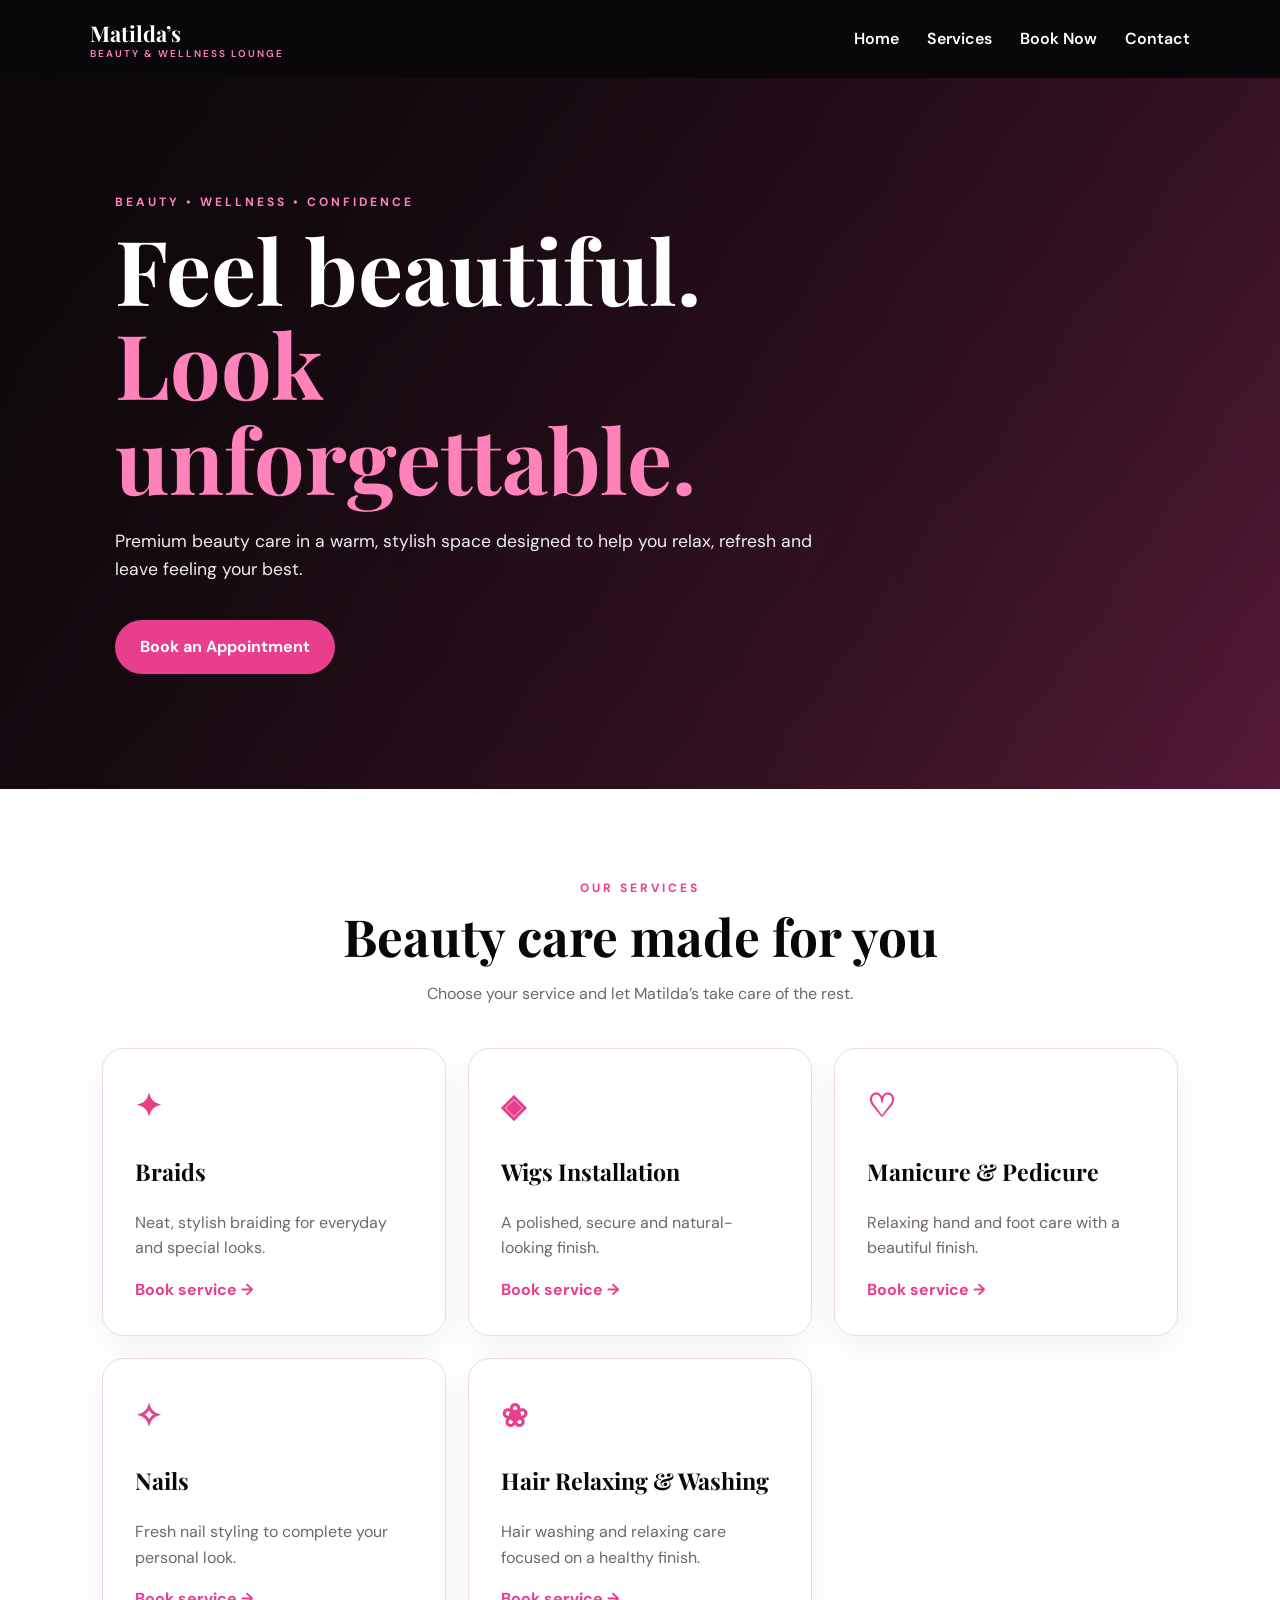
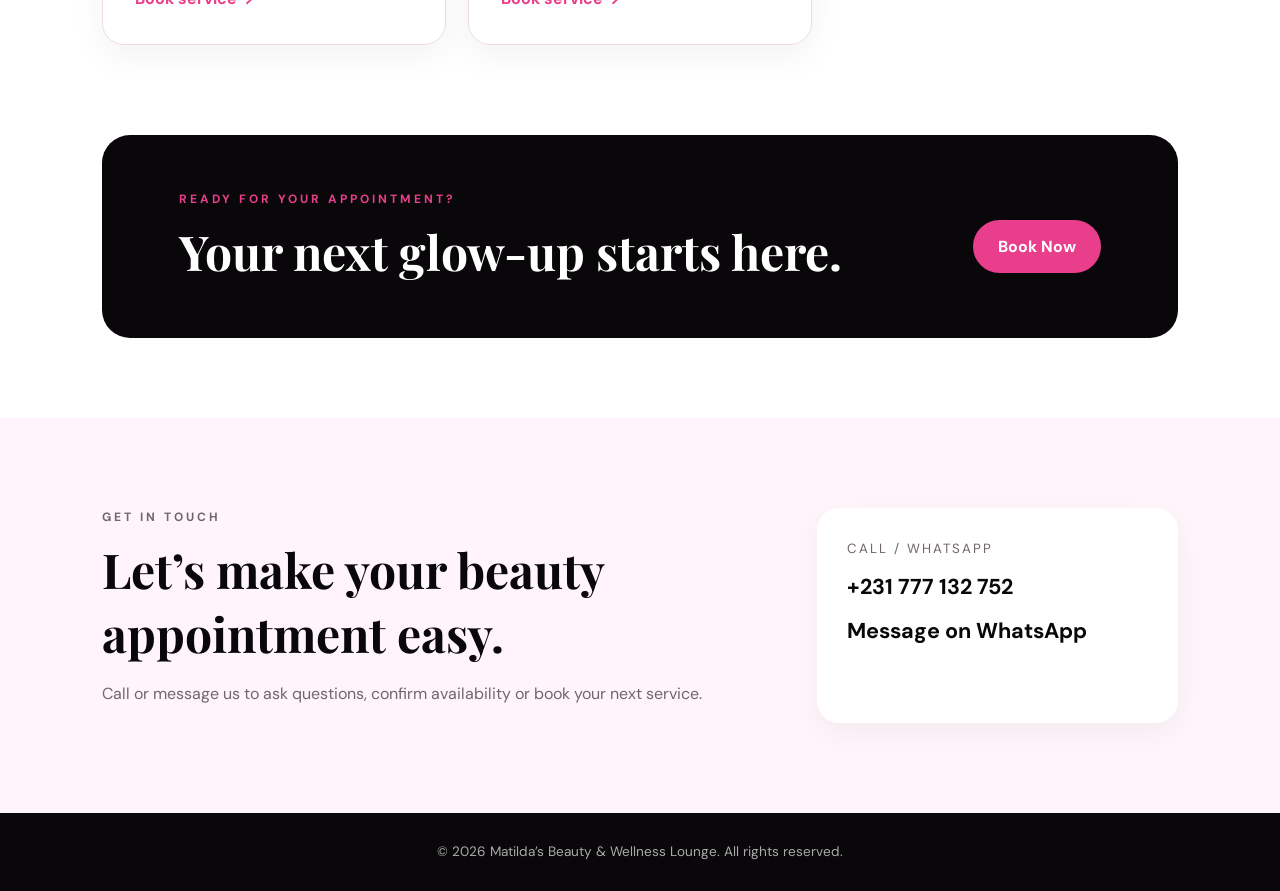
==== index.html @ 01e0a7cc "Update One Stop Beauty House website" ====
<!doctype html>
<html lang="en"><head><meta charset="UTF-8"><meta name="viewport" content="width=device-width,initial-scale=1">
<title>Matilda’s Beauty & Wellness Lounge</title><link rel="stylesheet" href="css/style.css"></head>
<body>
<header class="nav"><a class="logo" href="index.html">Matilda’s <small>BEAUTY & WELLNESS LOUNGE</small></a><button class="menu">☰</button>
<nav><a href="#home">Home</a><a href="#services">Services</a><a href="booking.html">Book Now</a><a href="#contact">Contact</a></nav></header>
<section id="home" class="hero"><div><p class="eyebrow">BEAUTY • WELLNESS • CONFIDENCE</p><h1>Feel beautiful.<br><span>Look unforgettable.</span></h1><p>Premium beauty care in a warm, stylish space designed to help you relax, refresh and leave feeling your best.</p><a class="btn" href="booking.html">Book an Appointment</a></div></section>
<section id="services" class="section"><div class="heading"><p class="eyebrow">OUR SERVICES</p><h2>Beauty care made for you</h2><p>Choose your service and let Matilda’s take care of the rest.</p></div>
<div class="cards">
<article><b>✦</b><h3>Braids</h3><p>Neat, stylish braiding for everyday and special looks.</p><a href="booking.html?service=Braids">Book service →</a></article>
<article><b>◈</b><h3>Wigs Installation</h3><p>A polished, secure and natural-looking finish.</p><a href="booking.html?service=Wigs%20Installation">Book service →</a></article>
<article><b>♡</b><h3>Manicure & Pedicure</h3><p>Relaxing hand and foot care with a beautiful finish.</p><a href="booking.html?service=Manicure%20and%20Pedicure">Book service →</a></article>
<article><b>✧</b><h3>Nails</h3><p>Fresh nail styling to complete your personal look.</p><a href="booking.html?service=Nails">Book service →</a></article>
<article><b>❀</b><h3>Hair Relaxing & Washing</h3><p>Hair washing and relaxing care focused on a healthy finish.</p><a href="booking.html?service=Hair%20Relaxing%20and%20Washing">Book service →</a></article>
</div></section>
<section class="cta"><div><p class="eyebrow">READY FOR YOUR APPOINTMENT?</p><h2>Your next glow-up starts here.</h2></div><a class="btn" href="booking.html">Book Now</a></section>
<section id="contact" class="contact section"><div><p class="eyebrow">GET IN TOUCH</p><h2>Let’s make your beauty appointment easy.</h2><p>Call or message us to ask questions, confirm availability or book your next service.</p></div>
<div class="contactbox"><small>CALL / WHATSAPP</small><a href="tel:+231777132752">+231 777 132 752</a><a class="pink" href="https://wa.me/231777132752" target="_blank">Message on WhatsApp</a></div></section>
<footer>© 2026 Matilda’s Beauty & Wellness Lounge. All rights reserved.</footer>
<script src="js/main.js"></script></body></html>
---- css/style.css ----
@import url('https://fonts.googleapis.com/css2?family=DM+Sans:wght@400;600;700&family=Playfair+Display:wght@600;700&display=swap');
:root{--pink:#e83e8c;--light:#fff4fa;--black:#090709;--muted:#70666c}*{box-sizing:border-box}html{scroll-behavior:smooth}body{margin:0;font-family:'DM Sans',sans-serif;color:var(--black);line-height:1.6}.nav{height:78px;background:var(--black);color:#fff;display:flex;align-items:center;justify-content:space-between;padding:0 7%;position:sticky;top:0;z-index:5}.logo{font:700 1.35rem 'Playfair Display';color:#fff;text-decoration:none}.logo small{display:block;font:600 .62rem 'DM Sans';letter-spacing:2px;color:#ff82bb}.nav nav{display:flex;gap:28px}.nav nav a{color:#fff;text-decoration:none;font-weight:600}.menu{display:none;background:none;border:0;color:#fff;font-size:25px}.hero{min-height:78vh;padding:9%;display:flex;align-items:center;color:#fff;background:linear-gradient(110deg,#090709eb,#090709a8),linear-gradient(135deg,#210b18,#e83e8c)}.hero>div{max-width:720px}.eyebrow{font-size:.75rem;letter-spacing:3px;font-weight:700;color:var(--pink);margin:0 0 10px}.hero .eyebrow{color:#ff82bb}.hero h1{font:700 clamp(3rem,7vw,6.5rem)/1.05 'Playfair Display';margin:0 0 22px}.hero h1 span{color:#ff82bb}.hero p:not(.eyebrow){font-size:1.1rem;color:#eee}.btn{display:inline-block;margin-top:20px;background:var(--pink);color:#fff;text-decoration:none;border:0;border-radius:999px;padding:14px 25px;font-weight:700;cursor:pointer}.section{padding:90px 8%}.heading{text-align:center;max-width:720px;margin:0 auto 42px}.heading h1,.heading h2{font:700 clamp(2.5rem,5vw,4.3rem)/1.1 'Playfair Display';margin:0 0 14px}.heading h2{font-size:3.2rem}.heading>p:last-child{color:var(--muted)}.cards{display:grid;grid-template-columns:repeat(3,1fr);gap:22px;max-width:1200px;margin:auto}.cards article{padding:32px;border:1px solid #f0d9e4;border-radius:22px;box-shadow:0 12px 35px #0000000d}.cards b{font-size:2rem;color:var(--pink)}.cards h3{font:700 1.45rem 'Playfair Display'}.cards p{color:var(--muted)}.cards a,.pink{color:var(--pink);font-weight:700;text-decoration:none}.cta{margin:0 8% 80px;padding:55px 6%;border-radius:28px;background:var(--black);color:#fff;display:flex;justify-content:space-between;align-items:center;gap:25px}.cta h2{font:700 3rem 'Playfair Display';margin:0}.contact{background:var(--light);display:grid;grid-template-columns:1.3fr .7fr;gap:45px}.contact h2{font:700 3rem 'Playfair Display';margin:0 0 15px}.contact p{color:var(--muted)}.contactbox{background:#fff;border-radius:22px;padding:30px;display:flex;flex-direction:column;gap:10px;box-shadow:0 10px 30px #0000000b}.contactbox small{letter-spacing:2px;color:var(--muted)}.contactbox a{font-size:1.35rem;color:var(--black);font-weight:700;text-decoration:none}footer{background:var(--black);color:#aaa;text-align:center;padding:28px;font-size:.85rem}.booking{background:linear-gradient(#fff4fa,#fff);padding:75px 6%;min-height:calc(100vh - 130px)}form{max-width:700px;margin:auto;background:#fff;padding:35px;border-radius:25px;box-shadow:0 15px 45px #00000012}label{display:block;font-weight:700;margin:0 0 18px}input,select,textarea{display:block;width:100%;margin-top:7px;padding:13px 15px;border:1px solid #dfcbd5;border-radius:12px;font:inherit}input:focus,select:focus,textarea:focus{outline:2px solid #f5b4d0}.grid{display:grid;grid-template-columns:1fr 1fr;gap:18px}.note{color:var(--muted);font-size:.82rem;margin-top:14px}
@media(max-width:800px){.nav nav{display:none;position:absolute;top:78px;left:0;right:0;background:#090709;padding:20px 7%;flex-direction:column}.nav nav.open{display:flex}.menu{display:block}.cards{grid-template-columns:1fr}.contact{grid-template-columns:1fr}.cta{flex-direction:column;align-items:flex-start}.cta h2{font-size:2.3rem}.grid{grid-template-columns:1fr}}
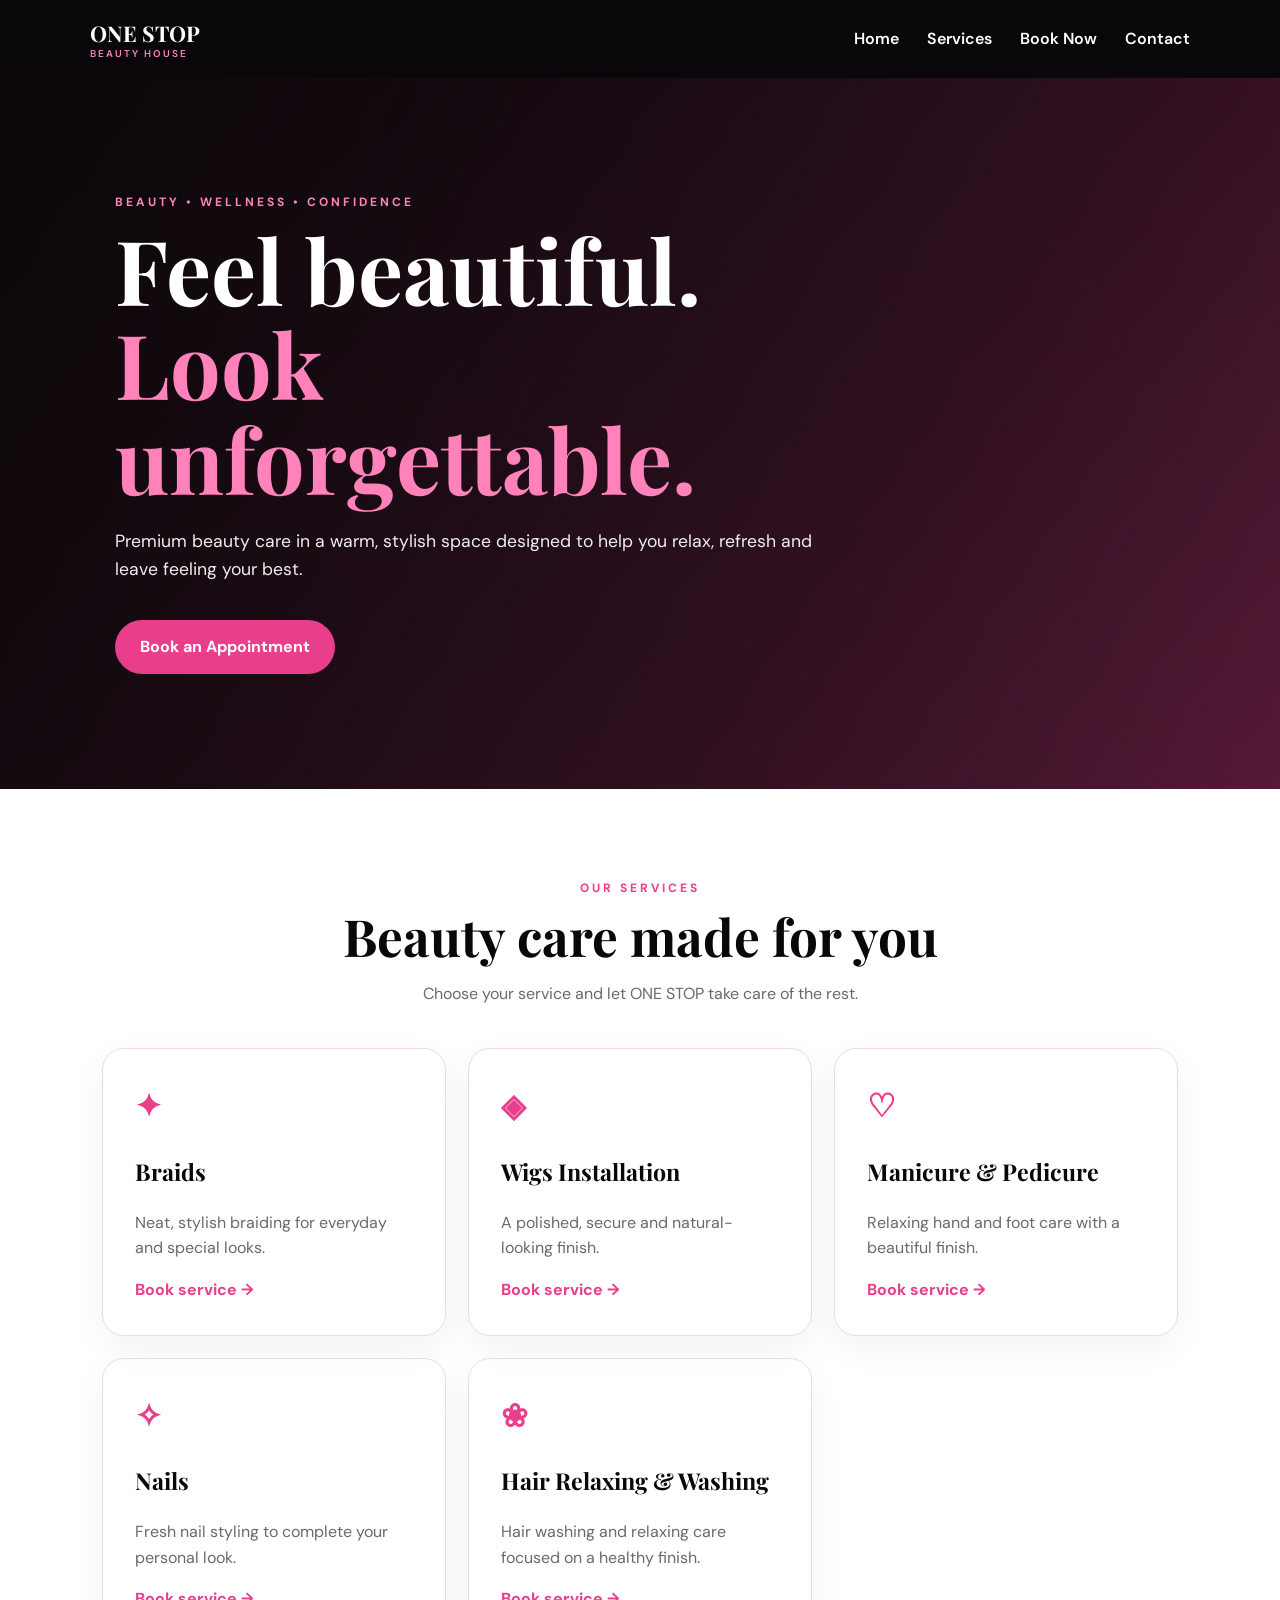
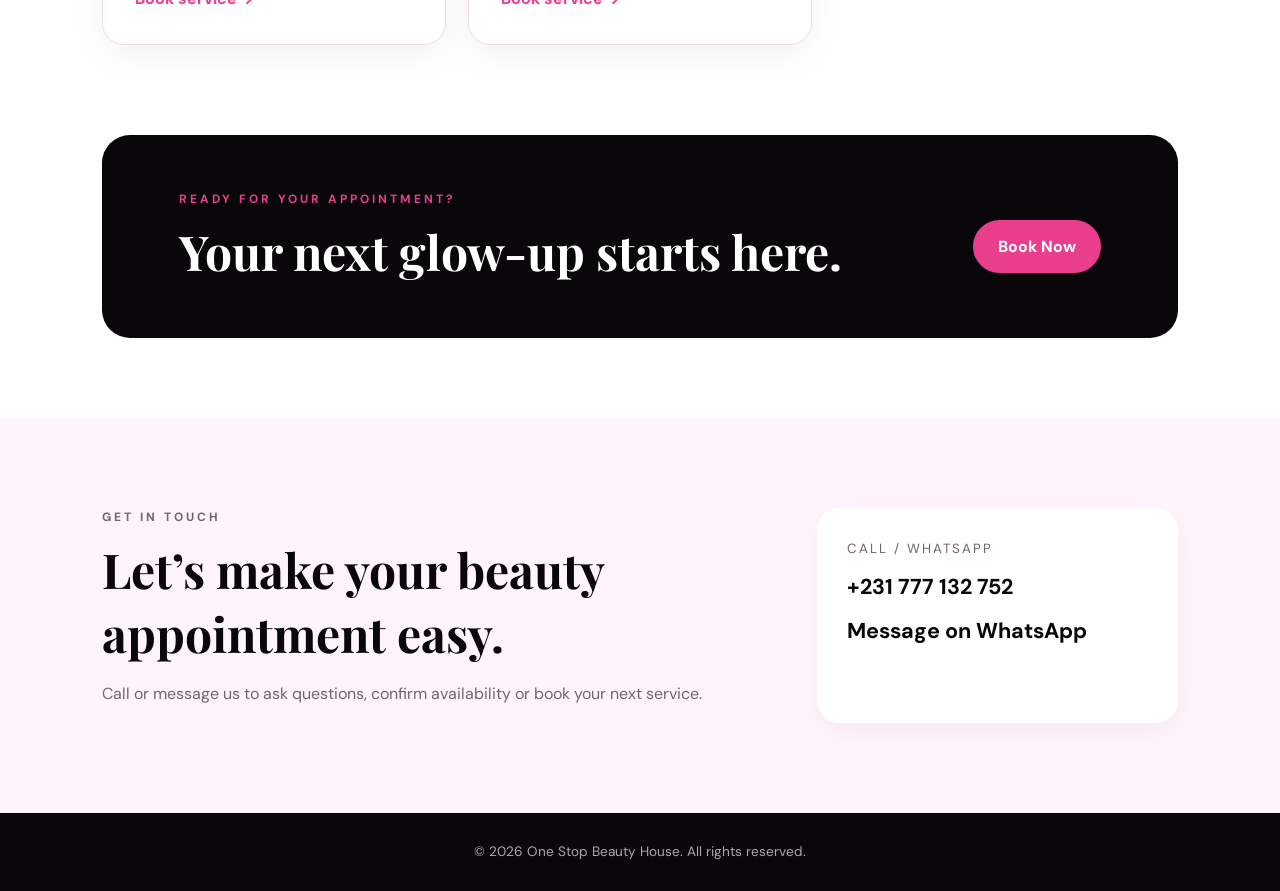
==== commit 97168684: "Update One Stop Beauty House website" ====
--- a/index.html
+++ b/index.html
@@ -1,11 +1,11 @@
 <!doctype html>
 <html lang="en"><head><meta charset="UTF-8"><meta name="viewport" content="width=device-width,initial-scale=1">
-<title>Matilda’s Beauty & Wellness Lounge</title><link rel="stylesheet" href="css/style.css"></head>
+<title>One Stop Beauty House</title><link rel="stylesheet" href="css/style.css"></head>
 <body>
-<header class="nav"><a class="logo" href="index.html">Matilda’s <small>BEAUTY & WELLNESS LOUNGE</small></a><button class="menu">☰</button>
+<header class="nav"><a class="logo" href="index.html">ONE STOP <small>BEAUTY HOUSE</small></a><button class="menu">☰</button>
 <nav><a href="#home">Home</a><a href="#services">Services</a><a href="booking.html">Book Now</a><a href="#contact">Contact</a></nav></header>
 <section id="home" class="hero"><div><p class="eyebrow">BEAUTY • WELLNESS • CONFIDENCE</p><h1>Feel beautiful.<br><span>Look unforgettable.</span></h1><p>Premium beauty care in a warm, stylish space designed to help you relax, refresh and leave feeling your best.</p><a class="btn" href="booking.html">Book an Appointment</a></div></section>
-<section id="services" class="section"><div class="heading"><p class="eyebrow">OUR SERVICES</p><h2>Beauty care made for you</h2><p>Choose your service and let Matilda’s take care of the rest.</p></div>
+<section id="services" class="section"><div class="heading"><p class="eyebrow">OUR SERVICES</p><h2>Beauty care made for you</h2><p>Choose your service and let ONE STOP take care of the rest.</p></div>
 <div class="cards">
 <article><b>✦</b><h3>Braids</h3><p>Neat, stylish braiding for everyday and special looks.</p><a href="booking.html?service=Braids">Book service →</a></article>
 <article><b>◈</b><h3>Wigs Installation</h3><p>A polished, secure and natural-looking finish.</p><a href="booking.html?service=Wigs%20Installation">Book service →</a></article>
@@ -16,5 +16,5 @@
 <section class="cta"><div><p class="eyebrow">READY FOR YOUR APPOINTMENT?</p><h2>Your next glow-up starts here.</h2></div><a class="btn" href="booking.html">Book Now</a></section>
 <section id="contact" class="contact section"><div><p class="eyebrow">GET IN TOUCH</p><h2>Let’s make your beauty appointment easy.</h2><p>Call or message us to ask questions, confirm availability or book your next service.</p></div>
 <div class="contactbox"><small>CALL / WHATSAPP</small><a href="tel:+231777132752">+231 777 132 752</a><a class="pink" href="https://wa.me/231777132752" target="_blank">Message on WhatsApp</a></div></section>
-<footer>© 2026 Matilda’s Beauty & Wellness Lounge. All rights reserved.</footer>
+<footer>© 2026 One Stop Beauty House. All rights reserved.</footer>
 <script src="js/main.js"></script></body></html>
